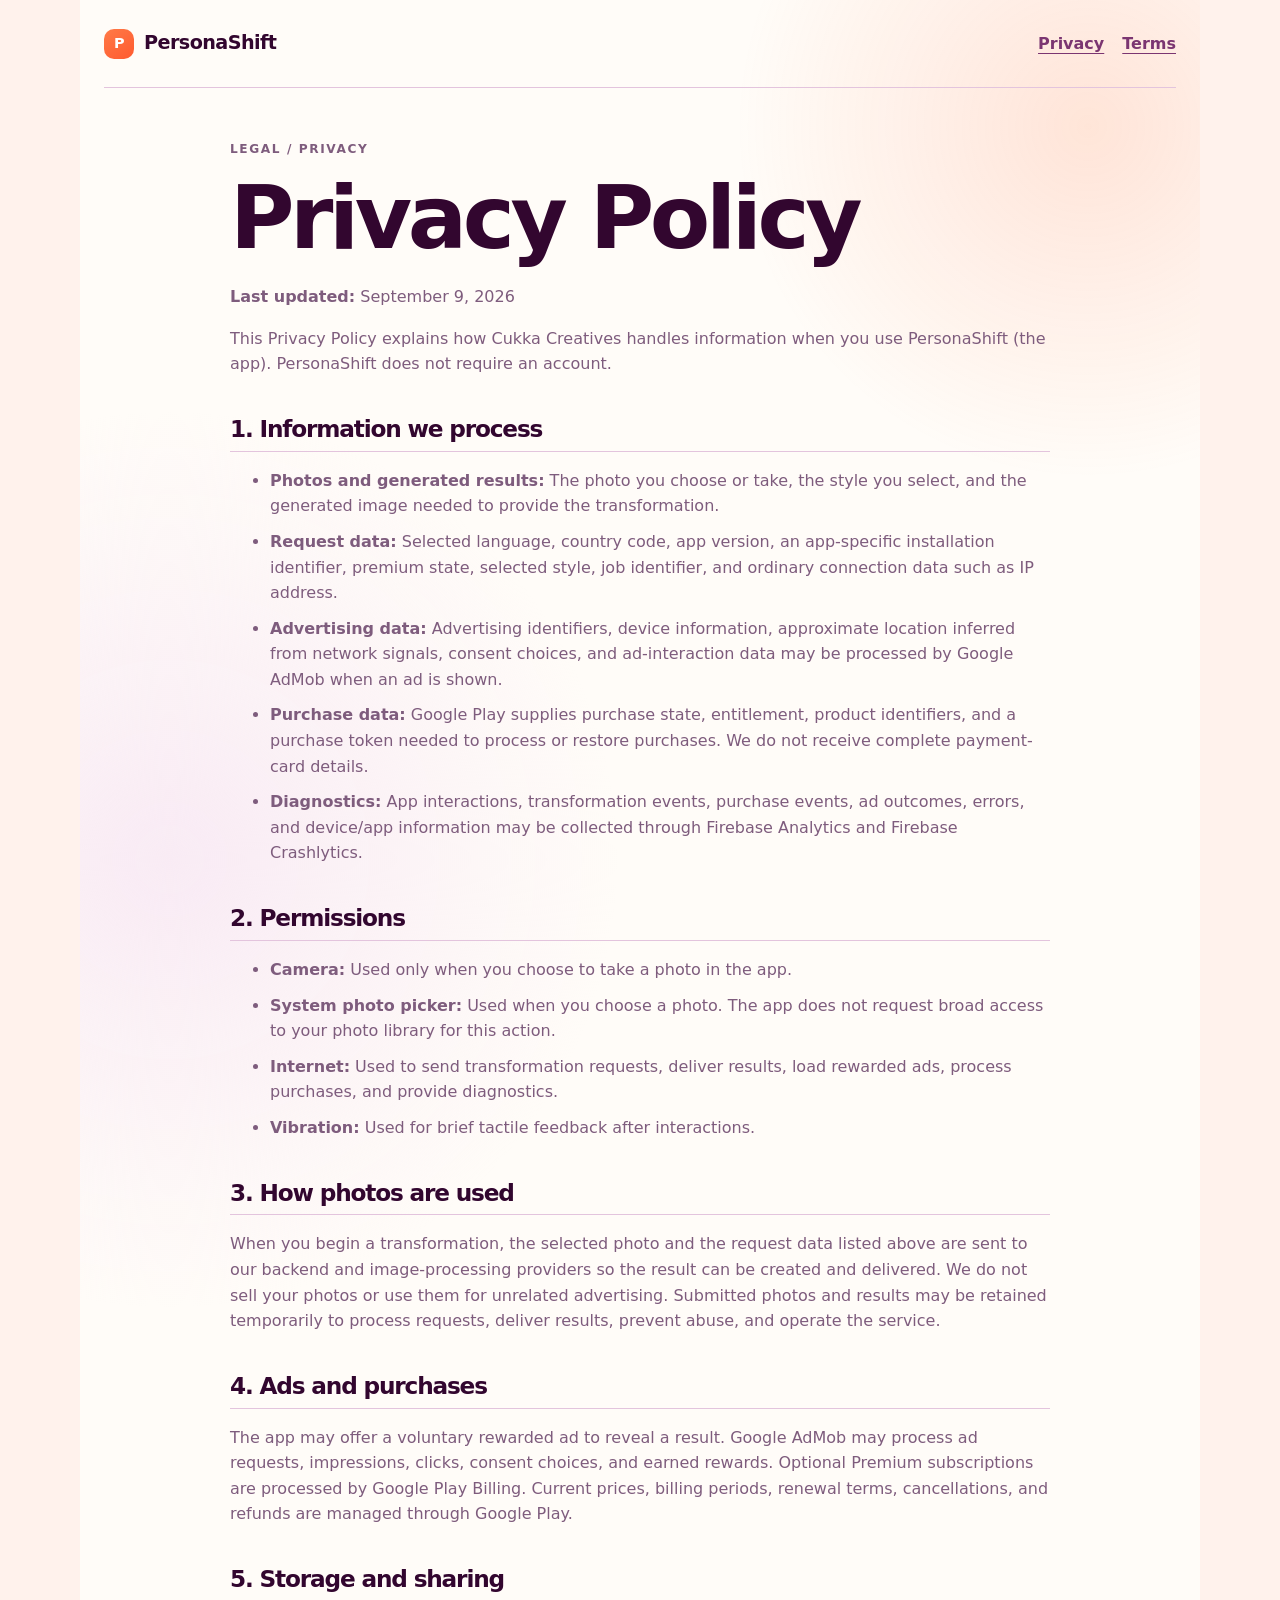
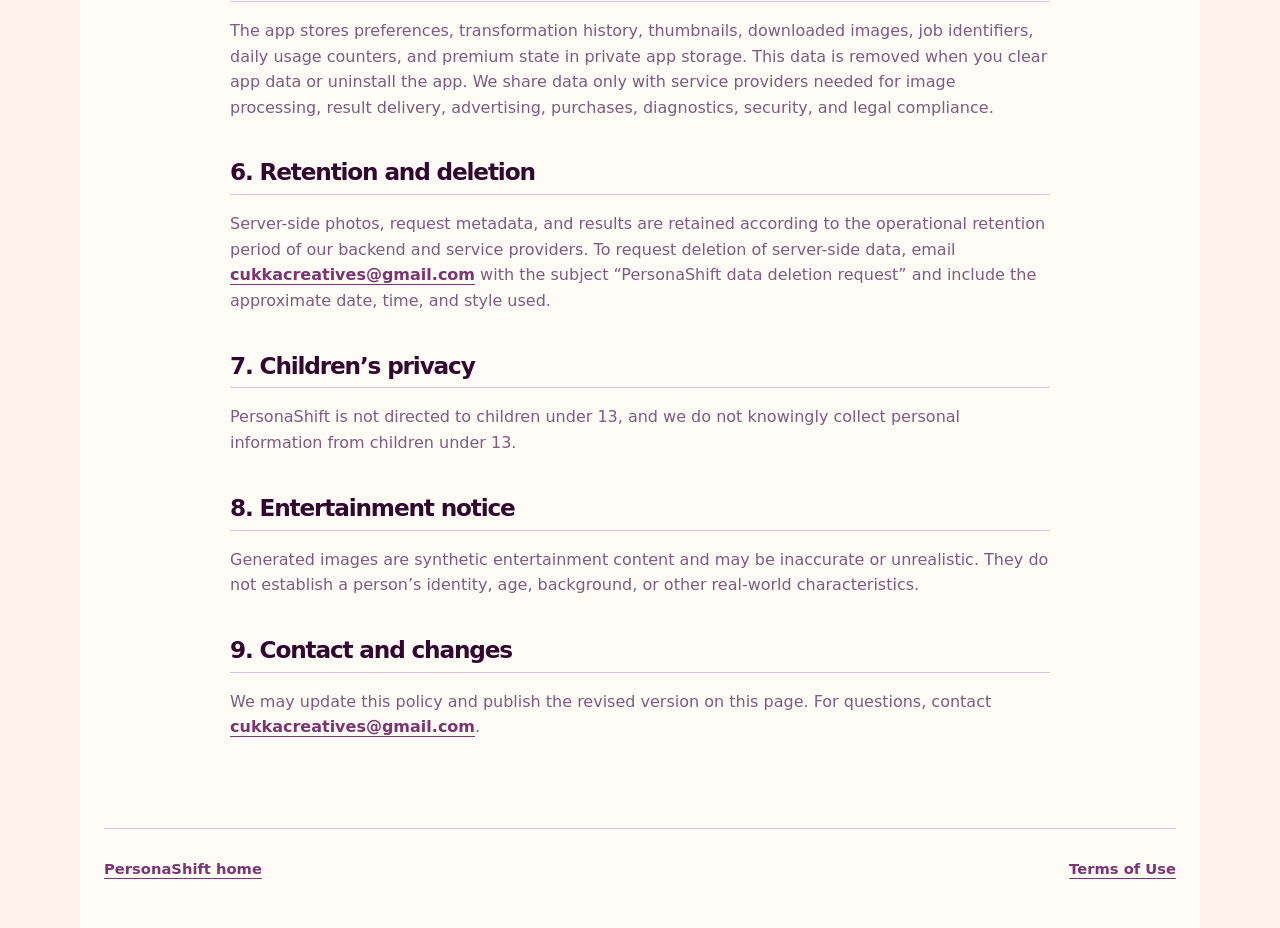
==== privacy-policy.html @ ef97b441 "Add files via upload" ====
<!doctype html>
<html lang="en"><head><meta charset="utf-8" /><meta name="viewport" content="width=device-width, initial-scale=1" /><meta name="description" content="PersonaShift privacy policy." /><title>PersonaShift — Privacy Policy</title><link rel="stylesheet" href="./styles.css" /></head><body>
<header class="site-header"><a class="brand" href="./" aria-label="PersonaShift home"><span class="brand-mark" aria-hidden="true">P</span>PersonaShift</a><nav aria-label="Legal"><a aria-current="page" href="./privacy-policy.html">Privacy</a><a href="./terms-of-use.html">Terms</a></nav></header>
<main class="legal"><p class="eyebrow">LEGAL / PRIVACY</p><h1>Privacy Policy</h1><p><strong>Last updated:</strong> September 9, 2026</p><p>This Privacy Policy explains how Cukka Creatives handles information when you use PersonaShift (the app). PersonaShift does not require an account.</p>
<h2>1. Information we process</h2><ul><li><strong>Photos and generated results:</strong> The photo you choose or take, the style you select, and the generated image needed to provide the transformation.</li><li><strong>Request data:</strong> Selected language, country code, app version, an app-specific installation identifier, premium state, selected style, job identifier, and ordinary connection data such as IP address.</li><li><strong>Advertising data:</strong> Advertising identifiers, device information, approximate location inferred from network signals, consent choices, and ad-interaction data may be processed by Google AdMob when an ad is shown.</li><li><strong>Purchase data:</strong> Google Play supplies purchase state, entitlement, product identifiers, and a purchase token needed to process or restore purchases. We do not receive complete payment-card details.</li><li><strong>Diagnostics:</strong> App interactions, transformation events, purchase events, ad outcomes, errors, and device/app information may be collected through Firebase Analytics and Firebase Crashlytics.</li></ul>
<h2>2. Permissions</h2><ul><li><strong>Camera:</strong> Used only when you choose to take a photo in the app.</li><li><strong>System photo picker:</strong> Used when you choose a photo. The app does not request broad access to your photo library for this action.</li><li><strong>Internet:</strong> Used to send transformation requests, deliver results, load rewarded ads, process purchases, and provide diagnostics.</li><li><strong>Vibration:</strong> Used for brief tactile feedback after interactions.</li></ul>
<h2>3. How photos are used</h2><p>When you begin a transformation, the selected photo and the request data listed above are sent to our backend and image-processing providers so the result can be created and delivered. We do not sell your photos or use them for unrelated advertising. Submitted photos and results may be retained temporarily to process requests, deliver results, prevent abuse, and operate the service.</p>
<h2>4. Ads and purchases</h2><p>The app may offer a voluntary rewarded ad to reveal a result. Google AdMob may process ad requests, impressions, clicks, consent choices, and earned rewards. Optional Premium subscriptions are processed by Google Play Billing. Current prices, billing periods, renewal terms, cancellations, and refunds are managed through Google Play.</p>
<h2>5. Storage and sharing</h2><p>The app stores preferences, transformation history, thumbnails, downloaded images, job identifiers, daily usage counters, and premium state in private app storage. This data is removed when you clear app data or uninstall the app. We share data only with service providers needed for image processing, result delivery, advertising, purchases, diagnostics, security, and legal compliance.</p>
<h2>6. Retention and deletion</h2><p>Server-side photos, request metadata, and results are retained according to the operational retention period of our backend and service providers. To request deletion of server-side data, email <a href="mailto:cukkacreatives@gmail.com">cukkacreatives@gmail.com</a> with the subject “PersonaShift data deletion request” and include the approximate date, time, and style used.</p>
<h2>7. Children’s privacy</h2><p>PersonaShift is not directed to children under 13, and we do not knowingly collect personal information from children under 13.</p>
<h2>8. Entertainment notice</h2><p>Generated images are synthetic entertainment content and may be inaccurate or unrealistic. They do not establish a person’s identity, age, background, or other real-world characteristics.</p>
<h2>9. Contact and changes</h2><p>We may update this policy and publish the revised version on this page. For questions, contact <a href="mailto:cukkacreatives@gmail.com">cukkacreatives@gmail.com</a>.</p></main>
<footer><a href="./">PersonaShift home</a><a href="./terms-of-use.html">Terms of Use</a></footer></body></html>
---- styles.css ----
:root { color-scheme: light; --background: #fffcf8; --background-deep: #fff2ec; --ink: #32062f; --muted: #7e5c7d; --coral: #ff5a2f; --orange: #ff7a47; --plum: #7b3571; --line: #e3c4dd; --radius-card: 24px; --radius-button: 12px; --content-width: 1120px; }
* { box-sizing: border-box; } html { background: var(--background-deep); scroll-behavior: smooth; } body { max-width: var(--content-width); min-height: 100vh; margin: 0 auto; padding: 0 24px; color: var(--ink); background: radial-gradient(circle at 90% 5%, rgb(255 122 71 / 18%), transparent 22rem), radial-gradient(circle at 8% 34%, rgb(248 233 244 / 90%), transparent 28rem), var(--background); font-family: Inter, ui-sans-serif, system-ui, -apple-system, BlinkMacSystemFont, "Segoe UI", sans-serif; line-height: 1.6; }
a { color: var(--plum); font-weight: 750; text-underline-offset: 4px; } a:focus-visible, .button:focus-visible { outline: 3px solid var(--coral); outline-offset: 4px; } .site-header, footer { display: flex; align-items: center; justify-content: space-between; gap: 24px; } .site-header { min-height: 88px; border-bottom: 1px solid var(--line); } .brand { display: inline-flex; align-items: center; gap: 10px; color: var(--ink); font-size: 1.2rem; font-weight: 850; letter-spacing: -.03em; text-decoration: none; } .brand-mark { display: grid; width: 30px; height: 30px; place-items: center; border-radius: 10px; color: white; background: linear-gradient(145deg, var(--orange), var(--coral)); font-size: .9rem; } nav, footer div { display: flex; flex-wrap: wrap; gap: 18px; } main { padding: 52px 0 64px; }
.hero, .notice, .style-card, .steps { border: 1px solid var(--line); border-radius: var(--radius-card); background: rgb(255 255 255 / 80%); box-shadow: 0 18px 45px rgb(83 25 72 / 8%); } .hero { display: grid; grid-template-columns: minmax(0, 1.2fr) minmax(260px, .8fr); align-items: center; gap: 40px; min-height: 470px; padding: clamp(32px, 7vw, 76px); overflow: hidden; background: linear-gradient(135deg, #fff 0%, #fff8f7 55%, #f8e9f4 100%); } .eyebrow { margin: 0 0 14px; color: var(--coral); font-size: .76rem; font-weight: 850; letter-spacing: .13em; } h1, h2, h3 { margin: 0; line-height: 1.03; letter-spacing: -.05em; } h1 { font-size: clamp(3.2rem, 8vw, 6.8rem); } h1 span { color: var(--coral); } .lede { max-width: 560px; margin: 24px 0 28px; color: var(--muted); font-size: clamp(1.08rem, 2vw, 1.28rem); } .button { display: inline-block; padding: 14px 21px; border: 1px solid #e95432; border-radius: var(--radius-button); color: white; background: linear-gradient(110deg, var(--orange), var(--coral)); box-shadow: 0 10px 20px rgb(255 90 47 / 24%); text-decoration: none; } .button:hover { filter: brightness(1.05); transform: translateY(-1px); }
.hero-orbit { position: relative; width: min(100%, 320px); aspect-ratio: 1; margin: auto; border: 1px solid rgb(123 53 113 / 24%); border-radius: 50%; background: radial-gradient(circle, #fff 0 35%, transparent 36%), conic-gradient(from 25deg, #f8e9f4, #ffdecf, #fff4ee, #f8e9f4); } .hero-orbit::before, .hero-orbit::after { position: absolute; inset: 15%; border: 1px solid rgb(123 53 113 / 18%); border-radius: 50%; content: ""; } .hero-orbit::after { inset: 32%; border-color: rgb(255 90 47 / 35%); } .orbit-card, .orbit-core { position: absolute; display: grid; place-items: center; border-radius: 12px; font-size: .72rem; font-weight: 850; letter-spacing: .08em; box-shadow: 0 8px 20px rgb(83 25 72 / 12%); } .orbit-card { width: 82px; height: 48px; border: 1px solid var(--line); background: white; } .orbit-card-one { top: 5%; left: 1%; color: var(--coral); transform: rotate(-10deg); } .orbit-card-two { right: -4%; bottom: 23%; color: var(--plum); transform: rotate(8deg); } .orbit-card-three { bottom: -2%; left: 25%; color: white; background: var(--plum); transform: rotate(-4deg); } .orbit-core { inset: 39%; color: var(--ink); background: white; }
.intro { max-width: 800px; margin: 74px auto; text-align: center; } .intro p:last-child { margin: 0; font-size: clamp(1.35rem, 3vw, 2rem); font-weight: 650; letter-spacing: -.035em; line-height: 1.28; } .section-heading h2, .notice h2 { font-size: clamp(2rem, 4vw, 3.2rem); } .styles { scroll-margin-top: 28px; } .style-grid { display: grid; grid-template-columns: repeat(4, 1fr); gap: 14px; margin-top: 26px; } .style-card { min-height: 230px; padding: 24px; } .style-card span { color: var(--muted); font-size: .72rem; font-weight: 800; letter-spacing: .1em; } .style-card h3 { margin-top: 42px; font-size: clamp(2rem, 4vw, 3rem); } .style-card p { margin: 10px 0 0; color: var(--muted); } .seventies { background: linear-gradient(150deg, #fff4d2, #fff 72%); border-color: #f2d58a; } .eighties { background: linear-gradient(150deg, #ffe1f1, #fff 72%); border-color: #f0a9d1; } .y2k { background: linear-gradient(150deg, #e8efff, #fff 72%); border-color: #b6c8f5; } .fantasy { color: white; background: linear-gradient(150deg, #572153, #8b4e85); border-color: #6e396b; } .fantasy span, .fantasy p { color: #f9d9ee; } .section-note { margin: 18px 0 0; color: var(--muted); }
.steps { margin-top: 32px; padding: clamp(28px, 5vw, 52px); background: linear-gradient(135deg, #fff, #fff7f3); } .steps ol { display: grid; grid-template-columns: repeat(3, 1fr); gap: 24px; margin: 36px 0 0; padding: 0; list-style: none; } .steps li { padding-top: 18px; border-top: 2px solid var(--line); } .steps li span { display: block; margin-bottom: 28px; color: var(--coral); font-weight: 850; letter-spacing: .1em; } .steps strong { font-size: 1.15rem; } .steps p { margin: 7px 0 0; color: var(--muted); } .notice { margin-top: 32px; padding: clamp(30px, 5vw, 52px); background: linear-gradient(120deg, #fff3ee, #f8e9f4); } .notice p:last-child { max-width: 820px; margin: 18px 0 0; color: var(--muted); font-size: 1.05rem; }
.legal { max-width: 820px; margin: 0 auto; padding: 52px 0 72px; } .legal h1 { margin-bottom: 20px; font-size: clamp(3rem, 8vw, 5.5rem); } .legal h2 { margin-top: 40px; padding-bottom: 10px; border-bottom: 1px solid var(--line); font-size: 1.45rem; } .legal p, .legal li { color: var(--muted); } .legal li + li { margin-top: 10px; } footer { padding: 28px 0 48px; border-top: 1px solid var(--line); color: var(--muted); font-size: .92rem; } footer p { margin: 0; } @media (max-width: 760px) { body { padding: 0 16px; } .site-header, footer { align-items: flex-start; flex-direction: column; padding: 20px 0; } main { padding: 32px 0 48px; } .hero { grid-template-columns: 1fr; min-height: 0; } .hero-orbit { width: min(100%, 280px); } .style-grid, .steps ol { grid-template-columns: 1fr; } .style-card { min-height: 180px; } .style-card h3 { margin-top: 22px; } .intro { margin: 54px auto; } }
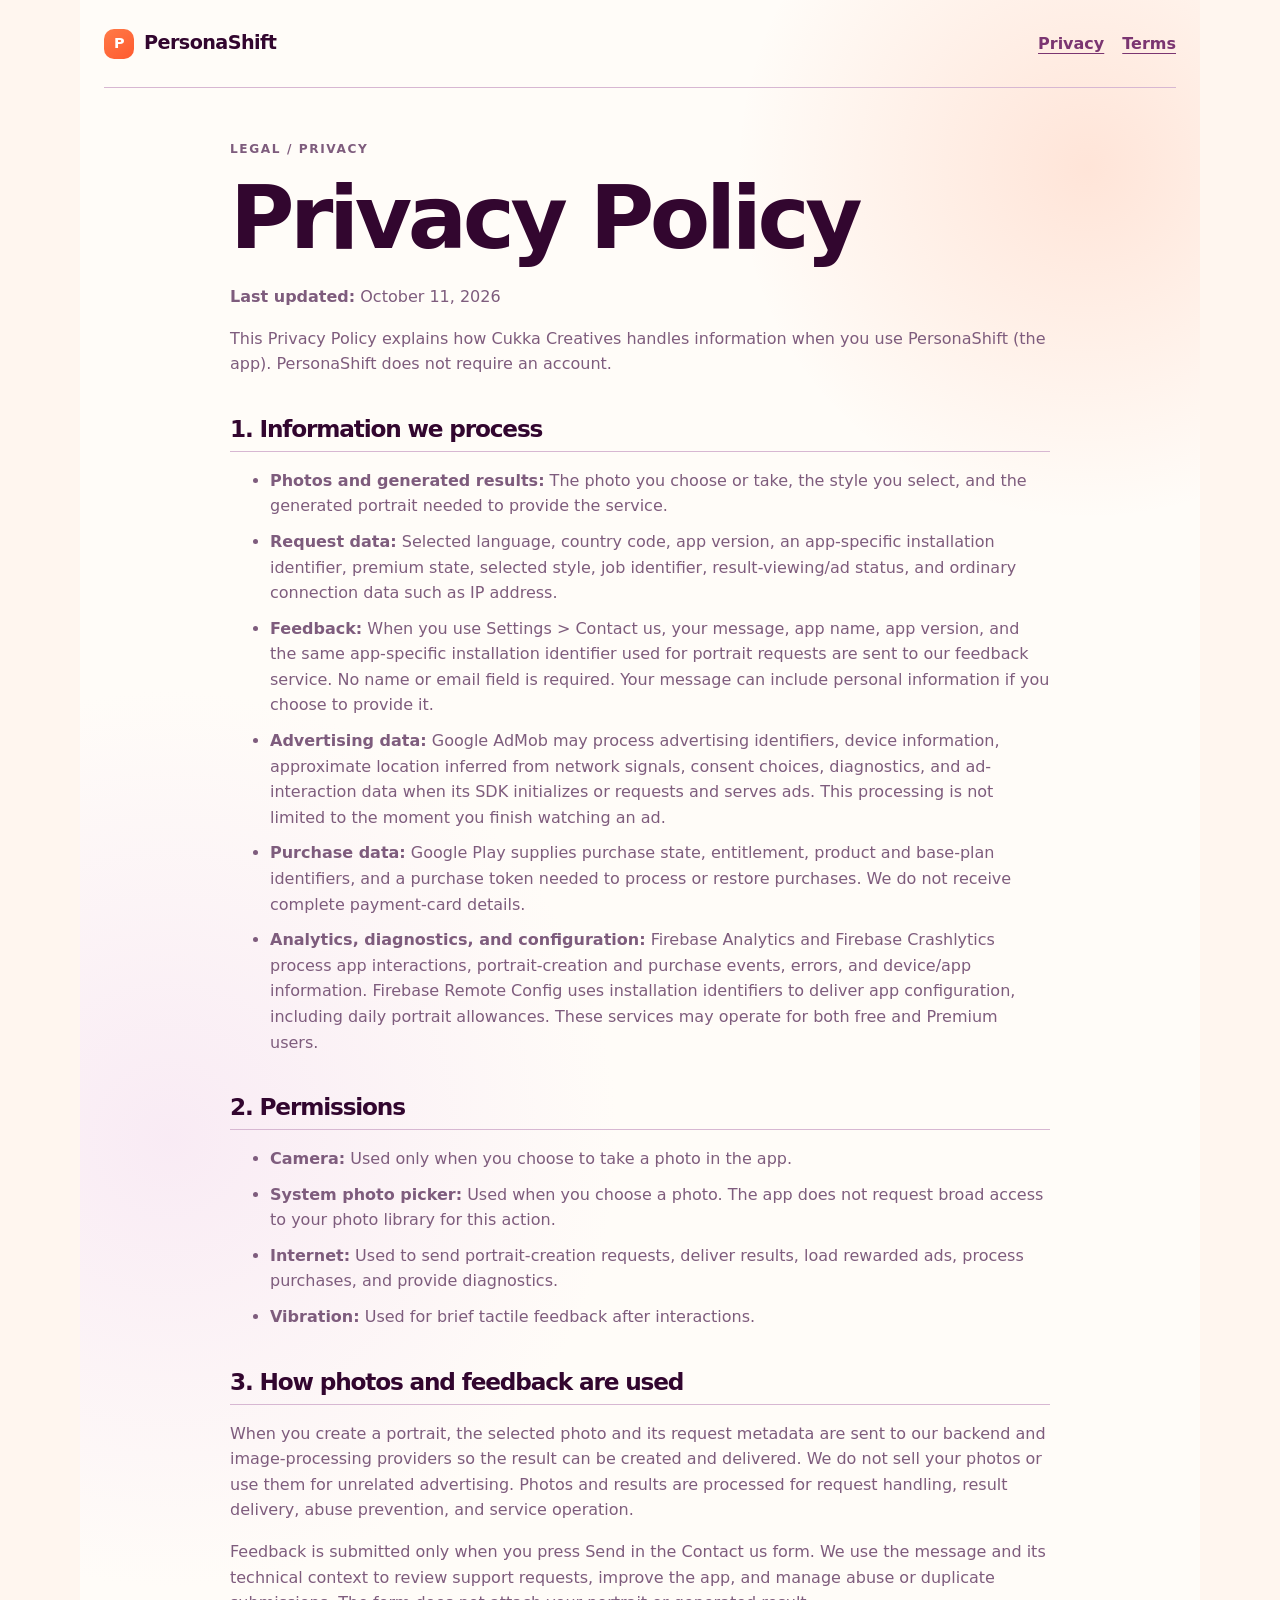
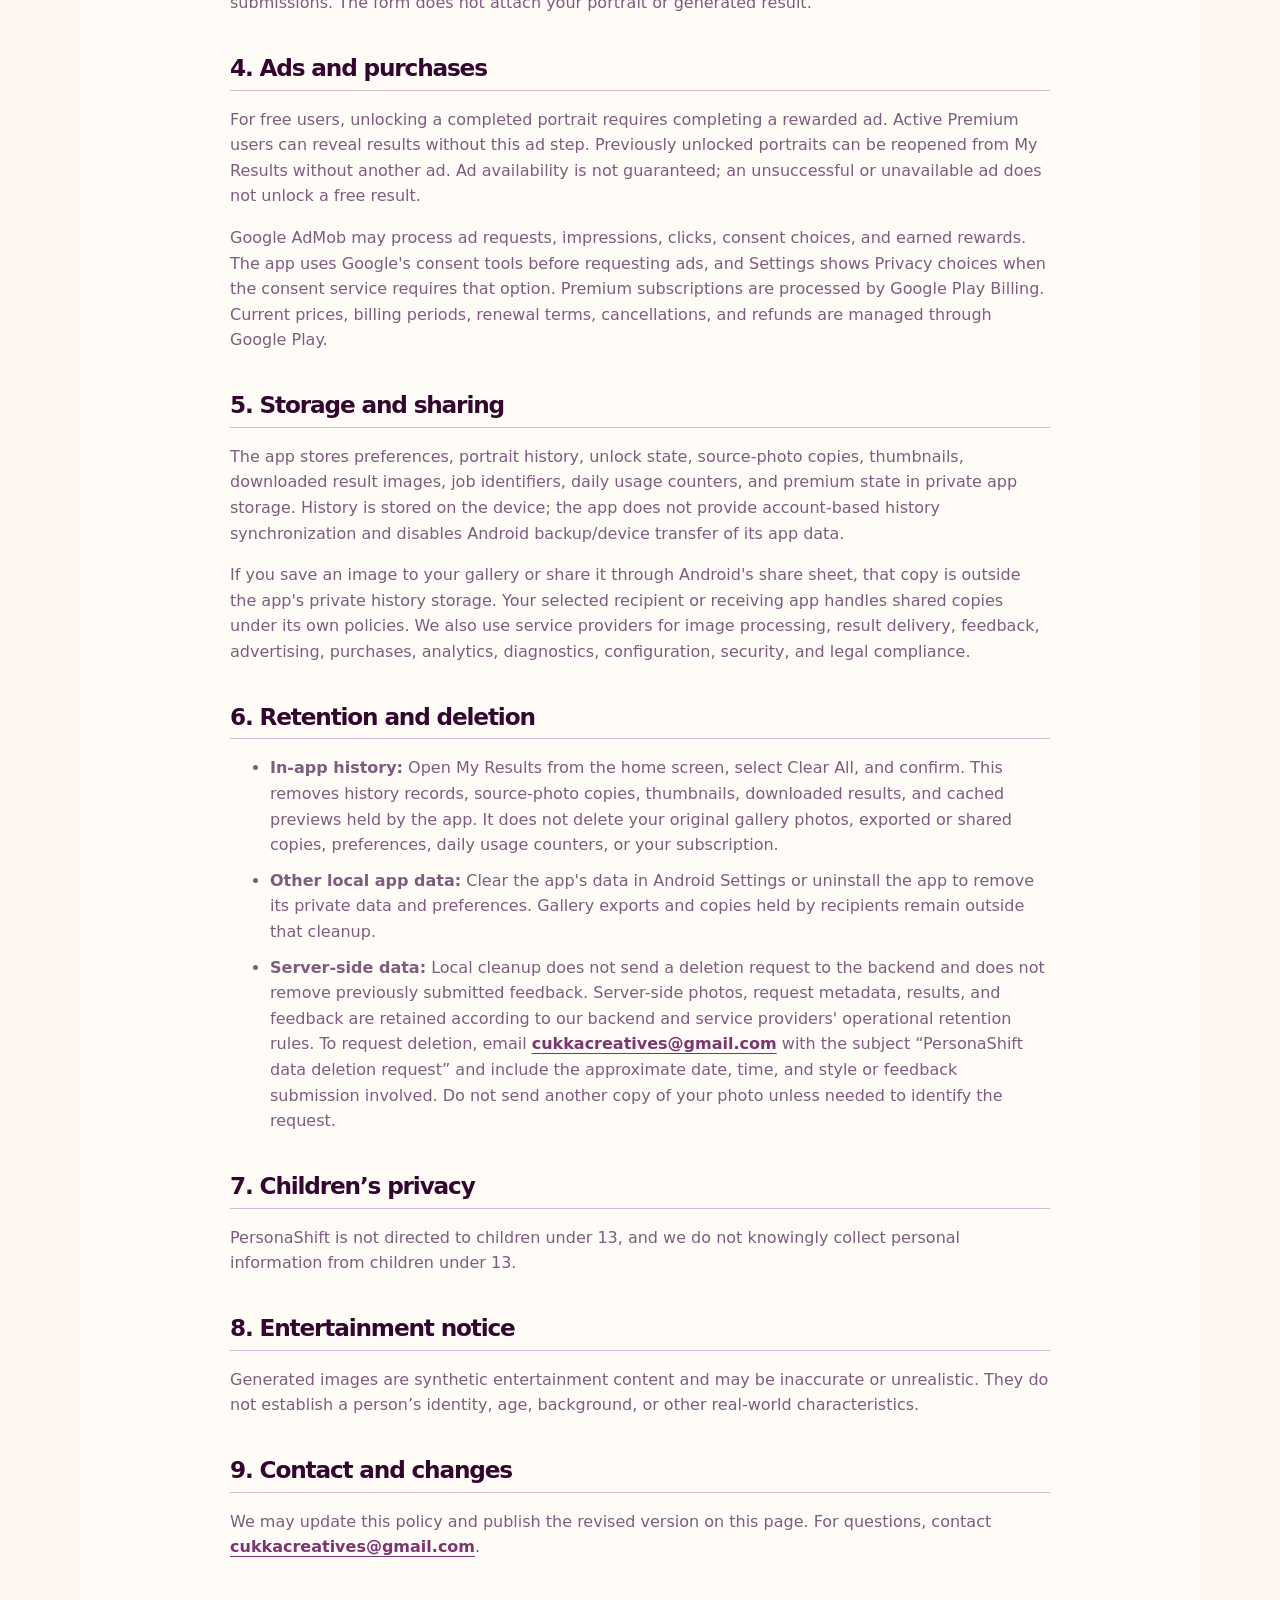
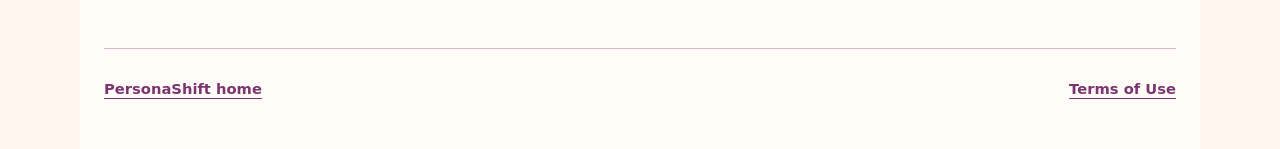
==== commit 34fb39ab: "Add files via upload" ====
--- a/privacy-policy.html
+++ b/privacy-policy.html
@@ -1,13 +1,26 @@
 <!doctype html>
 <html lang="en"><head><meta charset="utf-8" /><meta name="viewport" content="width=device-width, initial-scale=1" /><meta name="description" content="PersonaShift privacy policy." /><title>PersonaShift — Privacy Policy</title><link rel="stylesheet" href="./styles.css" /></head><body>
 <header class="site-header"><a class="brand" href="./" aria-label="PersonaShift home"><span class="brand-mark" aria-hidden="true">P</span>PersonaShift</a><nav aria-label="Legal"><a aria-current="page" href="./privacy-policy.html">Privacy</a><a href="./terms-of-use.html">Terms</a></nav></header>
-<main class="legal"><p class="eyebrow">LEGAL / PRIVACY</p><h1>Privacy Policy</h1><p><strong>Last updated:</strong> September 9, 2026</p><p>This Privacy Policy explains how Cukka Creatives handles information when you use PersonaShift (the app). PersonaShift does not require an account.</p>
-<h2>1. Information we process</h2><ul><li><strong>Photos and generated results:</strong> The photo you choose or take, the style you select, and the generated image needed to provide the transformation.</li><li><strong>Request data:</strong> Selected language, country code, app version, an app-specific installation identifier, premium state, selected style, job identifier, and ordinary connection data such as IP address.</li><li><strong>Advertising data:</strong> Advertising identifiers, device information, approximate location inferred from network signals, consent choices, and ad-interaction data may be processed by Google AdMob when an ad is shown.</li><li><strong>Purchase data:</strong> Google Play supplies purchase state, entitlement, product identifiers, and a purchase token needed to process or restore purchases. We do not receive complete payment-card details.</li><li><strong>Diagnostics:</strong> App interactions, transformation events, purchase events, ad outcomes, errors, and device/app information may be collected through Firebase Analytics and Firebase Crashlytics.</li></ul>
-<h2>2. Permissions</h2><ul><li><strong>Camera:</strong> Used only when you choose to take a photo in the app.</li><li><strong>System photo picker:</strong> Used when you choose a photo. The app does not request broad access to your photo library for this action.</li><li><strong>Internet:</strong> Used to send transformation requests, deliver results, load rewarded ads, process purchases, and provide diagnostics.</li><li><strong>Vibration:</strong> Used for brief tactile feedback after interactions.</li></ul>
-<h2>3. How photos are used</h2><p>When you begin a transformation, the selected photo and the request data listed above are sent to our backend and image-processing providers so the result can be created and delivered. We do not sell your photos or use them for unrelated advertising. Submitted photos and results may be retained temporarily to process requests, deliver results, prevent abuse, and operate the service.</p>
-<h2>4. Ads and purchases</h2><p>The app may offer a voluntary rewarded ad to reveal a result. Google AdMob may process ad requests, impressions, clicks, consent choices, and earned rewards. Optional Premium subscriptions are processed by Google Play Billing. Current prices, billing periods, renewal terms, cancellations, and refunds are managed through Google Play.</p>
-<h2>5. Storage and sharing</h2><p>The app stores preferences, transformation history, thumbnails, downloaded images, job identifiers, daily usage counters, and premium state in private app storage. This data is removed when you clear app data or uninstall the app. We share data only with service providers needed for image processing, result delivery, advertising, purchases, diagnostics, security, and legal compliance.</p>
-<h2>6. Retention and deletion</h2><p>Server-side photos, request metadata, and results are retained according to the operational retention period of our backend and service providers. To request deletion of server-side data, email <a href="mailto:cukkacreatives@gmail.com">cukkacreatives@gmail.com</a> with the subject “PersonaShift data deletion request” and include the approximate date, time, and style used.</p>
+<main class="legal"><p class="eyebrow">LEGAL / PRIVACY</p><h1>Privacy Policy</h1><p><strong>Last updated:</strong> October 11, 2026</p><p>This Privacy Policy explains how Cukka Creatives handles information when you use PersonaShift (the app). PersonaShift does not require an account.</p>
+<h2>1. Information we process</h2>
+<ul>
+  <li><strong>Photos and generated results:</strong> The photo you choose or take, the style you select, and the generated portrait needed to provide the service.</li>
+  <li><strong>Request data:</strong> Selected language, country code, app version, an app-specific installation identifier, premium state, selected style, job identifier, result-viewing/ad status, and ordinary connection data such as IP address.</li>
+  <li><strong>Feedback:</strong> When you use Settings &gt; Contact us, your message, app name, app version, and the same app-specific installation identifier used for portrait requests are sent to our feedback service. No name or email field is required. Your message can include personal information if you choose to provide it.</li>
+  <li><strong>Advertising data:</strong> Google AdMob may process advertising identifiers, device information, approximate location inferred from network signals, consent choices, diagnostics, and ad-interaction data when its SDK initializes or requests and serves ads. This processing is not limited to the moment you finish watching an ad.</li>
+  <li><strong>Purchase data:</strong> Google Play supplies purchase state, entitlement, product and base-plan identifiers, and a purchase token needed to process or restore purchases. We do not receive complete payment-card details.</li>
+  <li><strong>Analytics, diagnostics, and configuration:</strong> Firebase Analytics and Firebase Crashlytics process app interactions, portrait-creation and purchase events, errors, and device/app information. Firebase Remote Config uses installation identifiers to deliver app configuration, including daily portrait allowances. These services may operate for both free and Premium users.</li>
+</ul>
+<h2>2. Permissions</h2><ul><li><strong>Camera:</strong> Used only when you choose to take a photo in the app.</li><li><strong>System photo picker:</strong> Used when you choose a photo. The app does not request broad access to your photo library for this action.</li><li><strong>Internet:</strong> Used to send portrait-creation requests, deliver results, load rewarded ads, process purchases, and provide diagnostics.</li><li><strong>Vibration:</strong> Used for brief tactile feedback after interactions.</li></ul>
+<h2>3. How photos and feedback are used</h2><p>When you create a portrait, the selected photo and its request metadata are sent to our backend and image-processing providers so the result can be created and delivered. We do not sell your photos or use them for unrelated advertising. Photos and results are processed for request handling, result delivery, abuse prevention, and service operation.</p><p>Feedback is submitted only when you press Send in the Contact us form. We use the message and its technical context to review support requests, improve the app, and manage abuse or duplicate submissions. The form does not attach your portrait or generated result.</p>
+<h2>4. Ads and purchases</h2><p>For free users, unlocking a completed portrait requires completing a rewarded ad. Active Premium users can reveal results without this ad step. Previously unlocked portraits can be reopened from My Results without another ad. Ad availability is not guaranteed; an unsuccessful or unavailable ad does not unlock a free result.</p><p>Google AdMob may process ad requests, impressions, clicks, consent choices, and earned rewards. The app uses Google's consent tools before requesting ads, and Settings shows Privacy choices when the consent service requires that option. Premium subscriptions are processed by Google Play Billing. Current prices, billing periods, renewal terms, cancellations, and refunds are managed through Google Play.</p>
+<h2>5. Storage and sharing</h2><p>The app stores preferences, portrait history, unlock state, source-photo copies, thumbnails, downloaded result images, job identifiers, daily usage counters, and premium state in private app storage. History is stored on the device; the app does not provide account-based history synchronization and disables Android backup/device transfer of its app data.</p><p>If you save an image to your gallery or share it through Android's share sheet, that copy is outside the app's private history storage. Your selected recipient or receiving app handles shared copies under its own policies. We also use service providers for image processing, result delivery, feedback, advertising, purchases, analytics, diagnostics, configuration, security, and legal compliance.</p>
+<h2>6. Retention and deletion</h2>
+<ul>
+  <li><strong>In-app history:</strong> Open My Results from the home screen, select Clear All, and confirm. This removes history records, source-photo copies, thumbnails, downloaded results, and cached previews held by the app. It does not delete your original gallery photos, exported or shared copies, preferences, daily usage counters, or your subscription.</li>
+  <li><strong>Other local app data:</strong> Clear the app's data in Android Settings or uninstall the app to remove its private data and preferences. Gallery exports and copies held by recipients remain outside that cleanup.</li>
+  <li><strong>Server-side data:</strong> Local cleanup does not send a deletion request to the backend and does not remove previously submitted feedback. Server-side photos, request metadata, results, and feedback are retained according to our backend and service providers' operational retention rules. To request deletion, email <a href="mailto:cukkacreatives@gmail.com">cukkacreatives@gmail.com</a> with the subject “PersonaShift data deletion request” and include the approximate date, time, and style or feedback submission involved. Do not send another copy of your photo unless needed to identify the request.</li>
+</ul>
 <h2>7. Children’s privacy</h2><p>PersonaShift is not directed to children under 13, and we do not knowingly collect personal information from children under 13.</p>
 <h2>8. Entertainment notice</h2><p>Generated images are synthetic entertainment content and may be inaccurate or unrealistic. They do not establish a person’s identity, age, background, or other real-world characteristics.</p>
 <h2>9. Contact and changes</h2><p>We may update this policy and publish the revised version on this page. For questions, contact <a href="mailto:cukkacreatives@gmail.com">cukkacreatives@gmail.com</a>.</p></main>
--- a/styles.css
+++ b/styles.css
@@ -1,8 +1,12 @@
-:root { color-scheme: light; --background: #fffcf8; --background-deep: #fff2ec; --ink: #32062f; --muted: #7e5c7d; --coral: #ff5a2f; --orange: #ff7a47; --plum: #7b3571; --line: #e3c4dd; --radius-card: 24px; --radius-button: 12px; --content-width: 1120px; }
+:root { color-scheme: light; --background: #fffcf8; --background-deep: #fff6ef; --ink: #32062f; --muted: #7e5c7d; --coral: #ff5a2f; --orange: #ff7a47; --plum: #7b3571; --line: #d7b7d2; --radius-card: 24px; --radius-button: 12px; --content-width: 1120px; }
 * { box-sizing: border-box; } html { background: var(--background-deep); scroll-behavior: smooth; } body { max-width: var(--content-width); min-height: 100vh; margin: 0 auto; padding: 0 24px; color: var(--ink); background: radial-gradient(circle at 90% 5%, rgb(255 122 71 / 18%), transparent 22rem), radial-gradient(circle at 8% 34%, rgb(248 233 244 / 90%), transparent 28rem), var(--background); font-family: Inter, ui-sans-serif, system-ui, -apple-system, BlinkMacSystemFont, "Segoe UI", sans-serif; line-height: 1.6; }
 a { color: var(--plum); font-weight: 750; text-underline-offset: 4px; } a:focus-visible, .button:focus-visible { outline: 3px solid var(--coral); outline-offset: 4px; } .site-header, footer { display: flex; align-items: center; justify-content: space-between; gap: 24px; } .site-header { min-height: 88px; border-bottom: 1px solid var(--line); } .brand { display: inline-flex; align-items: center; gap: 10px; color: var(--ink); font-size: 1.2rem; font-weight: 850; letter-spacing: -.03em; text-decoration: none; } .brand-mark { display: grid; width: 30px; height: 30px; place-items: center; border-radius: 10px; color: white; background: linear-gradient(145deg, var(--orange), var(--coral)); font-size: .9rem; } nav, footer div { display: flex; flex-wrap: wrap; gap: 18px; } main { padding: 52px 0 64px; }
 .hero, .notice, .style-card, .steps { border: 1px solid var(--line); border-radius: var(--radius-card); background: rgb(255 255 255 / 80%); box-shadow: 0 18px 45px rgb(83 25 72 / 8%); } .hero { display: grid; grid-template-columns: minmax(0, 1.2fr) minmax(260px, .8fr); align-items: center; gap: 40px; min-height: 470px; padding: clamp(32px, 7vw, 76px); overflow: hidden; background: linear-gradient(135deg, #fff 0%, #fff8f7 55%, #f8e9f4 100%); } .eyebrow { margin: 0 0 14px; color: var(--coral); font-size: .76rem; font-weight: 850; letter-spacing: .13em; } h1, h2, h3 { margin: 0; line-height: 1.03; letter-spacing: -.05em; } h1 { font-size: clamp(3.2rem, 8vw, 6.8rem); } h1 span { color: var(--coral); } .lede { max-width: 560px; margin: 24px 0 28px; color: var(--muted); font-size: clamp(1.08rem, 2vw, 1.28rem); } .button { display: inline-block; padding: 14px 21px; border: 1px solid #e95432; border-radius: var(--radius-button); color: white; background: linear-gradient(110deg, var(--orange), var(--coral)); box-shadow: 0 10px 20px rgb(255 90 47 / 24%); text-decoration: none; } .button:hover { filter: brightness(1.05); transform: translateY(-1px); }
 .hero-orbit { position: relative; width: min(100%, 320px); aspect-ratio: 1; margin: auto; border: 1px solid rgb(123 53 113 / 24%); border-radius: 50%; background: radial-gradient(circle, #fff 0 35%, transparent 36%), conic-gradient(from 25deg, #f8e9f4, #ffdecf, #fff4ee, #f8e9f4); } .hero-orbit::before, .hero-orbit::after { position: absolute; inset: 15%; border: 1px solid rgb(123 53 113 / 18%); border-radius: 50%; content: ""; } .hero-orbit::after { inset: 32%; border-color: rgb(255 90 47 / 35%); } .orbit-card, .orbit-core { position: absolute; display: grid; place-items: center; border-radius: 12px; font-size: .72rem; font-weight: 850; letter-spacing: .08em; box-shadow: 0 8px 20px rgb(83 25 72 / 12%); } .orbit-card { width: 82px; height: 48px; border: 1px solid var(--line); background: white; } .orbit-card-one { top: 5%; left: 1%; color: var(--coral); transform: rotate(-10deg); } .orbit-card-two { right: -4%; bottom: 23%; color: var(--plum); transform: rotate(8deg); } .orbit-card-three { bottom: -2%; left: 25%; color: white; background: var(--plum); transform: rotate(-4deg); } .orbit-core { inset: 39%; color: var(--ink); background: white; }
 .intro { max-width: 800px; margin: 74px auto; text-align: center; } .intro p:last-child { margin: 0; font-size: clamp(1.35rem, 3vw, 2rem); font-weight: 650; letter-spacing: -.035em; line-height: 1.28; } .section-heading h2, .notice h2 { font-size: clamp(2rem, 4vw, 3.2rem); } .styles { scroll-margin-top: 28px; } .style-grid { display: grid; grid-template-columns: repeat(4, 1fr); gap: 14px; margin-top: 26px; } .style-card { min-height: 230px; padding: 24px; } .style-card span { color: var(--muted); font-size: .72rem; font-weight: 800; letter-spacing: .1em; } .style-card h3 { margin-top: 42px; font-size: clamp(2rem, 4vw, 3rem); } .style-card p { margin: 10px 0 0; color: var(--muted); } .seventies { background: linear-gradient(150deg, #fff4d2, #fff 72%); border-color: #f2d58a; } .eighties { background: linear-gradient(150deg, #ffe1f1, #fff 72%); border-color: #f0a9d1; } .y2k { background: linear-gradient(150deg, #e8efff, #fff 72%); border-color: #b6c8f5; } .fantasy { color: white; background: linear-gradient(150deg, #572153, #8b4e85); border-color: #6e396b; } .fantasy span, .fantasy p { color: #f9d9ee; } .section-note { margin: 18px 0 0; color: var(--muted); }
 .steps { margin-top: 32px; padding: clamp(28px, 5vw, 52px); background: linear-gradient(135deg, #fff, #fff7f3); } .steps ol { display: grid; grid-template-columns: repeat(3, 1fr); gap: 24px; margin: 36px 0 0; padding: 0; list-style: none; } .steps li { padding-top: 18px; border-top: 2px solid var(--line); } .steps li span { display: block; margin-bottom: 28px; color: var(--coral); font-weight: 850; letter-spacing: .1em; } .steps strong { font-size: 1.15rem; } .steps p { margin: 7px 0 0; color: var(--muted); } .notice { margin-top: 32px; padding: clamp(30px, 5vw, 52px); background: linear-gradient(120deg, #fff3ee, #f8e9f4); } .notice p:last-child { max-width: 820px; margin: 18px 0 0; color: var(--muted); font-size: 1.05rem; }
+.historical { background: linear-gradient(150deg, #e6eef4, #fff 72%); border-color: #a4b5c6; }
+.catalog { margin-top: 24px; padding: 20px 24px; border-left: 3px solid var(--coral); border-radius: var(--radius-button); background: #f4e6f1; color: var(--muted); }
+.catalog p { margin: 0; } .catalog p + p { margin-top: 10px; } .catalog strong { color: var(--ink); }
+.notice p { max-width: 820px; margin: 18px 0 0; color: var(--muted); font-size: 1.05rem; } #results { scroll-margin-top: 28px; }
 .legal { max-width: 820px; margin: 0 auto; padding: 52px 0 72px; } .legal h1 { margin-bottom: 20px; font-size: clamp(3rem, 8vw, 5.5rem); } .legal h2 { margin-top: 40px; padding-bottom: 10px; border-bottom: 1px solid var(--line); font-size: 1.45rem; } .legal p, .legal li { color: var(--muted); } .legal li + li { margin-top: 10px; } footer { padding: 28px 0 48px; border-top: 1px solid var(--line); color: var(--muted); font-size: .92rem; } footer p { margin: 0; } @media (max-width: 760px) { body { padding: 0 16px; } .site-header, footer { align-items: flex-start; flex-direction: column; padding: 20px 0; } main { padding: 32px 0 48px; } .hero { grid-template-columns: 1fr; min-height: 0; } .hero-orbit { width: min(100%, 280px); } .style-grid, .steps ol { grid-template-columns: 1fr; } .style-card { min-height: 180px; } .style-card h3 { margin-top: 22px; } .intro { margin: 54px auto; } }
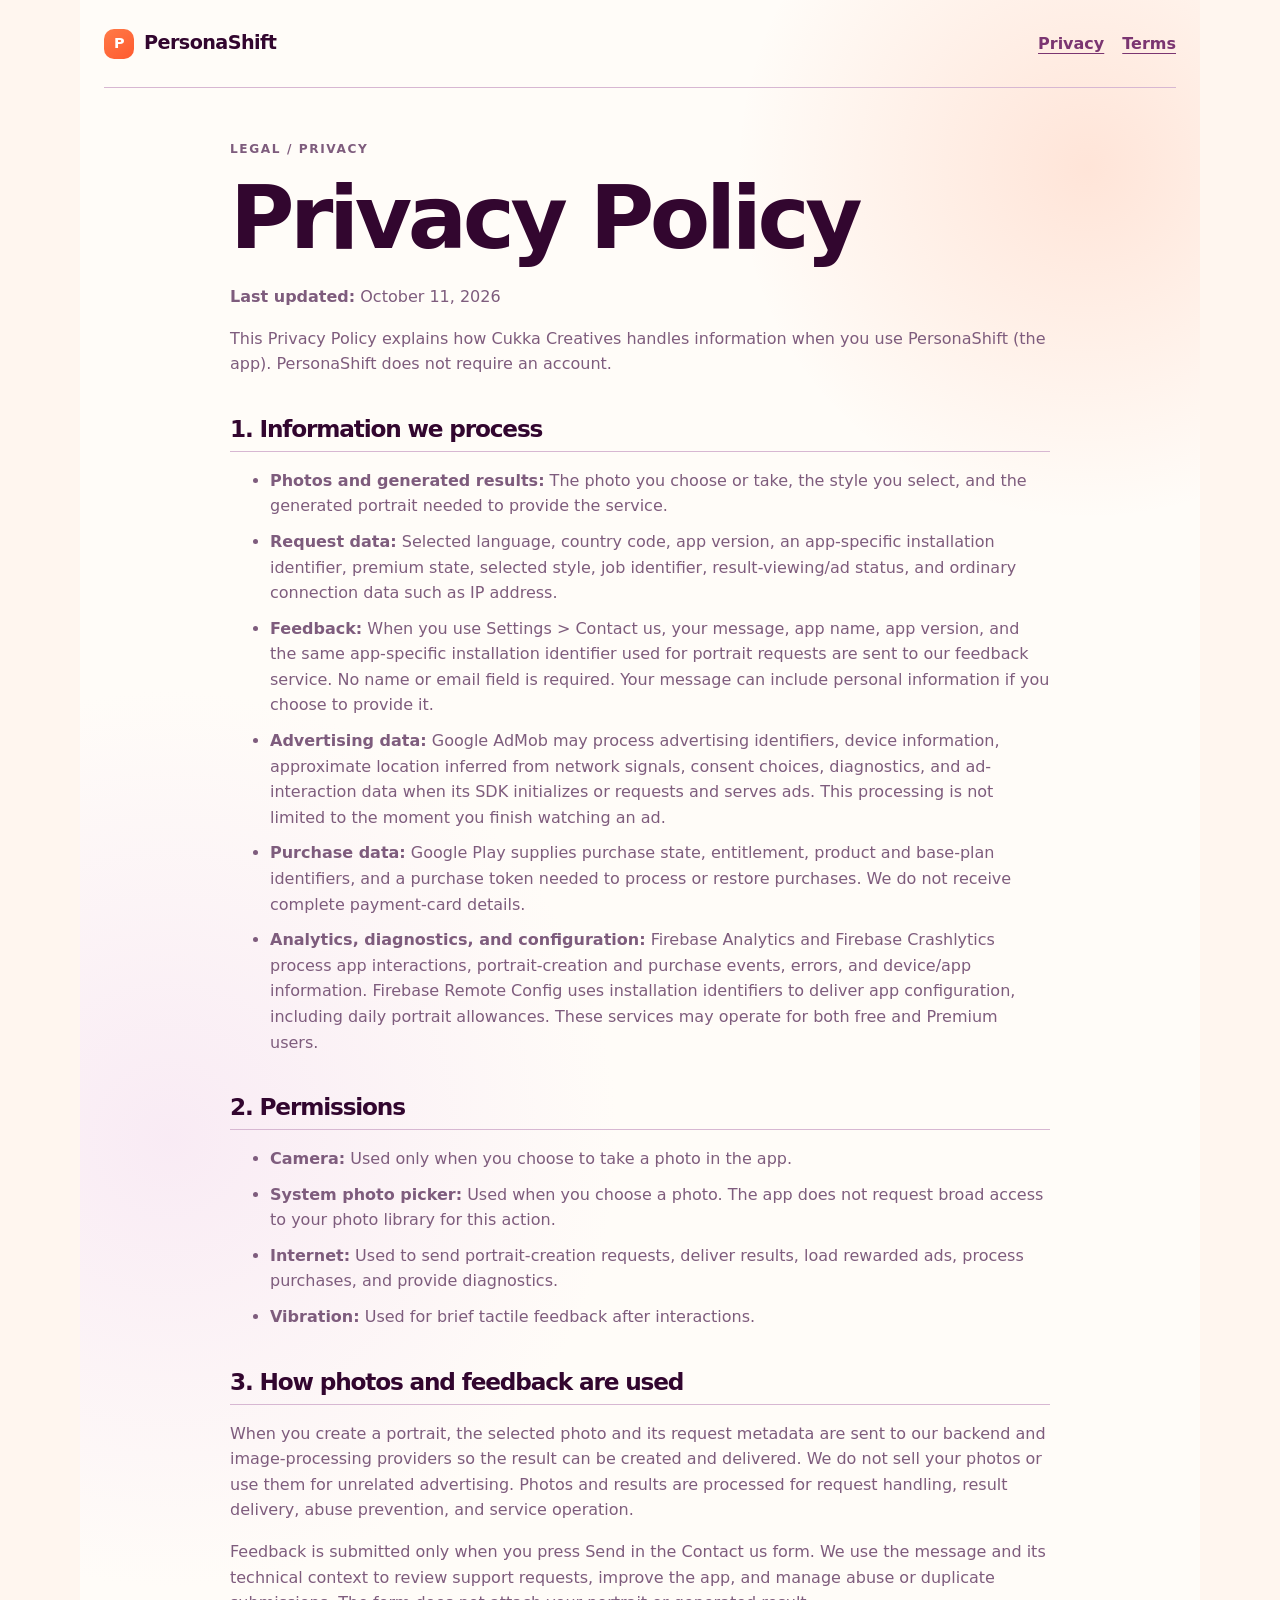
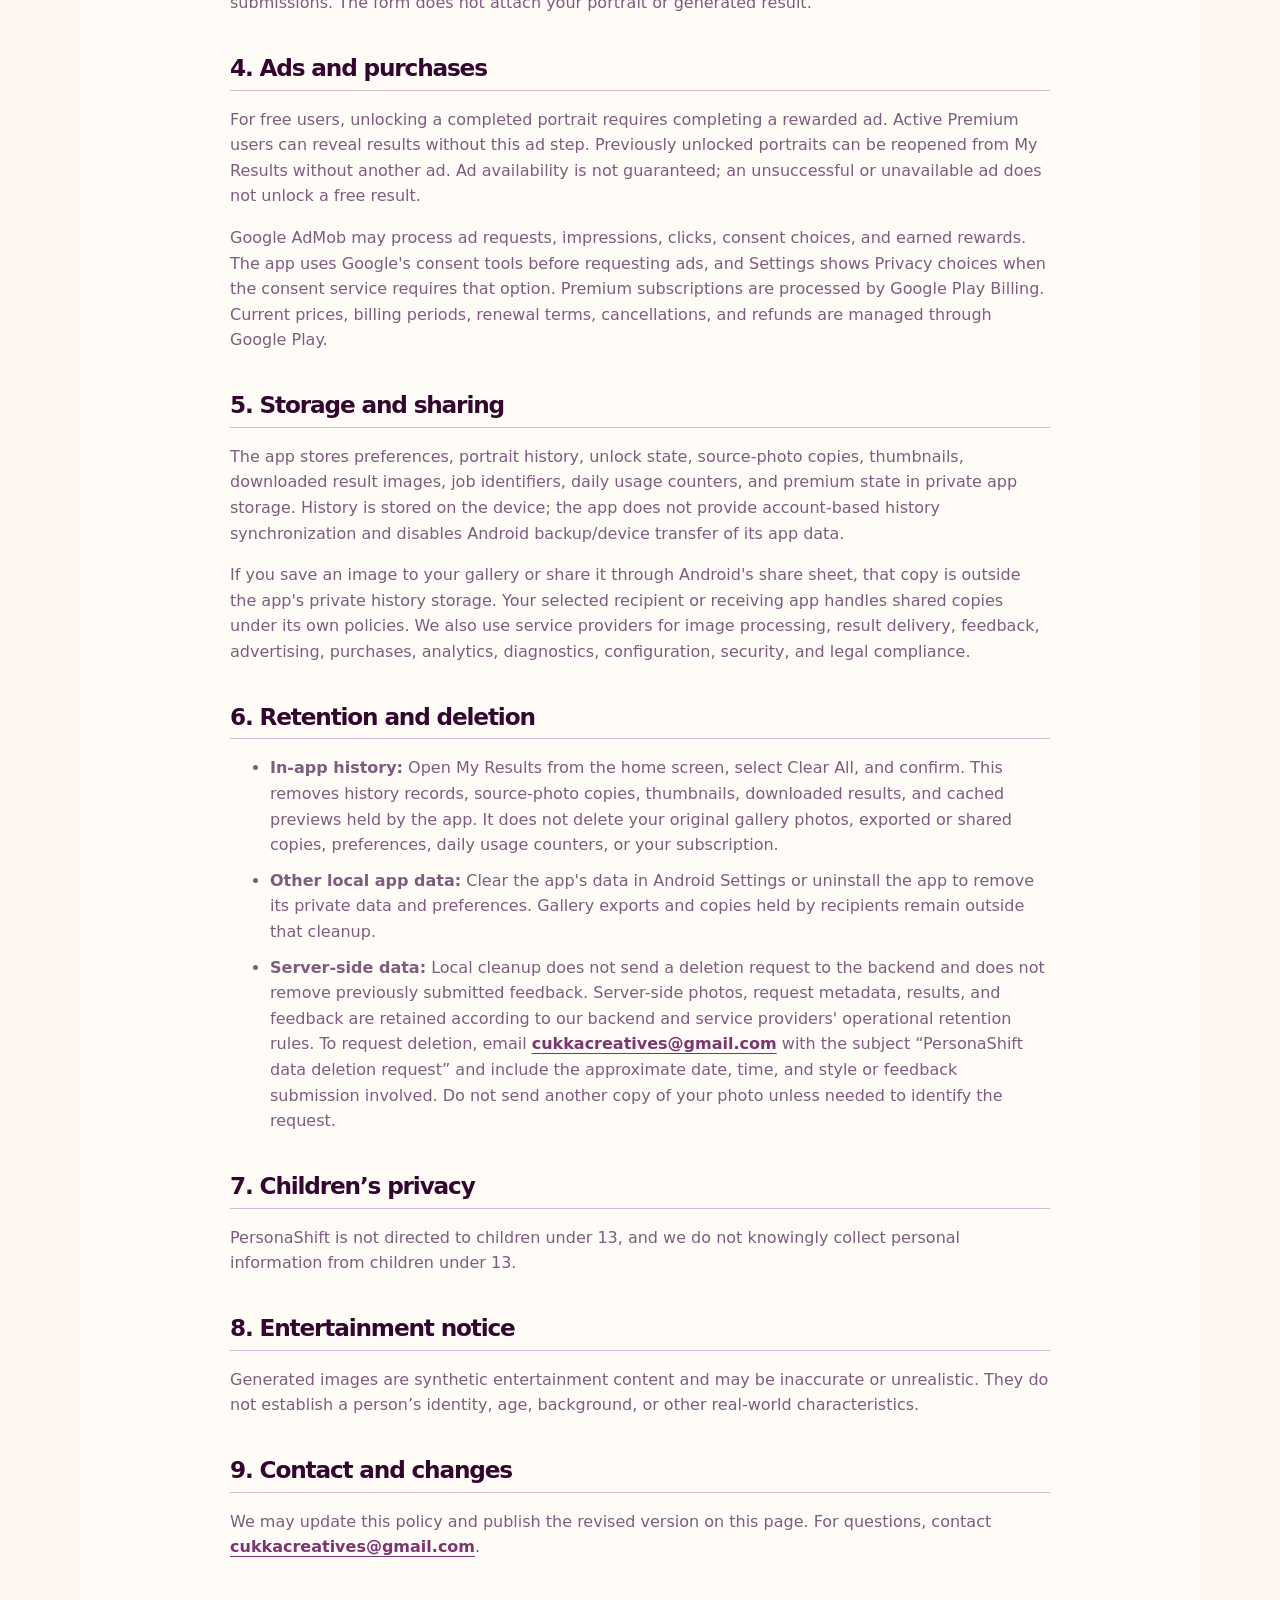
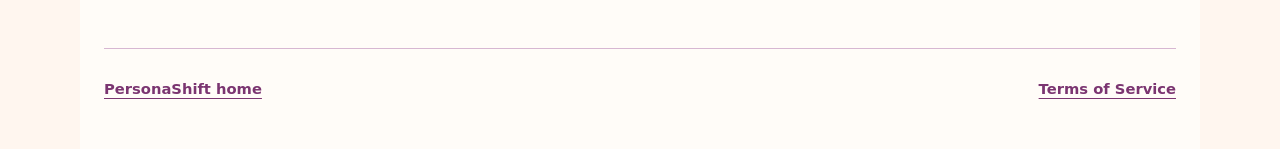
==== commit 5610c7b6: "Add files via upload" ====
--- a/privacy-policy.html
+++ b/privacy-policy.html
@@ -1,6 +1,6 @@
 <!doctype html>
 <html lang="en"><head><meta charset="utf-8" /><meta name="viewport" content="width=device-width, initial-scale=1" /><meta name="description" content="PersonaShift privacy policy." /><title>PersonaShift — Privacy Policy</title><link rel="stylesheet" href="./styles.css" /></head><body>
-<header class="site-header"><a class="brand" href="./" aria-label="PersonaShift home"><span class="brand-mark" aria-hidden="true">P</span>PersonaShift</a><nav aria-label="Legal"><a aria-current="page" href="./privacy-policy.html">Privacy</a><a href="./terms-of-use.html">Terms</a></nav></header>
+<header class="site-header"><a class="brand" href="./" aria-label="PersonaShift home"><span class="brand-mark" aria-hidden="true">P</span>PersonaShift</a><nav aria-label="Legal"><a aria-current="page" href="./privacy-policy.html">Privacy</a><a href="./terms-of-service.html">Terms</a></nav></header>
 <main class="legal"><p class="eyebrow">LEGAL / PRIVACY</p><h1>Privacy Policy</h1><p><strong>Last updated:</strong> October 11, 2026</p><p>This Privacy Policy explains how Cukka Creatives handles information when you use PersonaShift (the app). PersonaShift does not require an account.</p>
 <h2>1. Information we process</h2>
 <ul>
@@ -24,4 +24,4 @@
 <h2>7. Children’s privacy</h2><p>PersonaShift is not directed to children under 13, and we do not knowingly collect personal information from children under 13.</p>
 <h2>8. Entertainment notice</h2><p>Generated images are synthetic entertainment content and may be inaccurate or unrealistic. They do not establish a person’s identity, age, background, or other real-world characteristics.</p>
 <h2>9. Contact and changes</h2><p>We may update this policy and publish the revised version on this page. For questions, contact <a href="mailto:cukkacreatives@gmail.com">cukkacreatives@gmail.com</a>.</p></main>
-<footer><a href="./">PersonaShift home</a><a href="./terms-of-use.html">Terms of Use</a></footer></body></html>
+<footer><a href="./">PersonaShift home</a><a href="./terms-of-service.html">Terms of Service</a></footer></body></html>
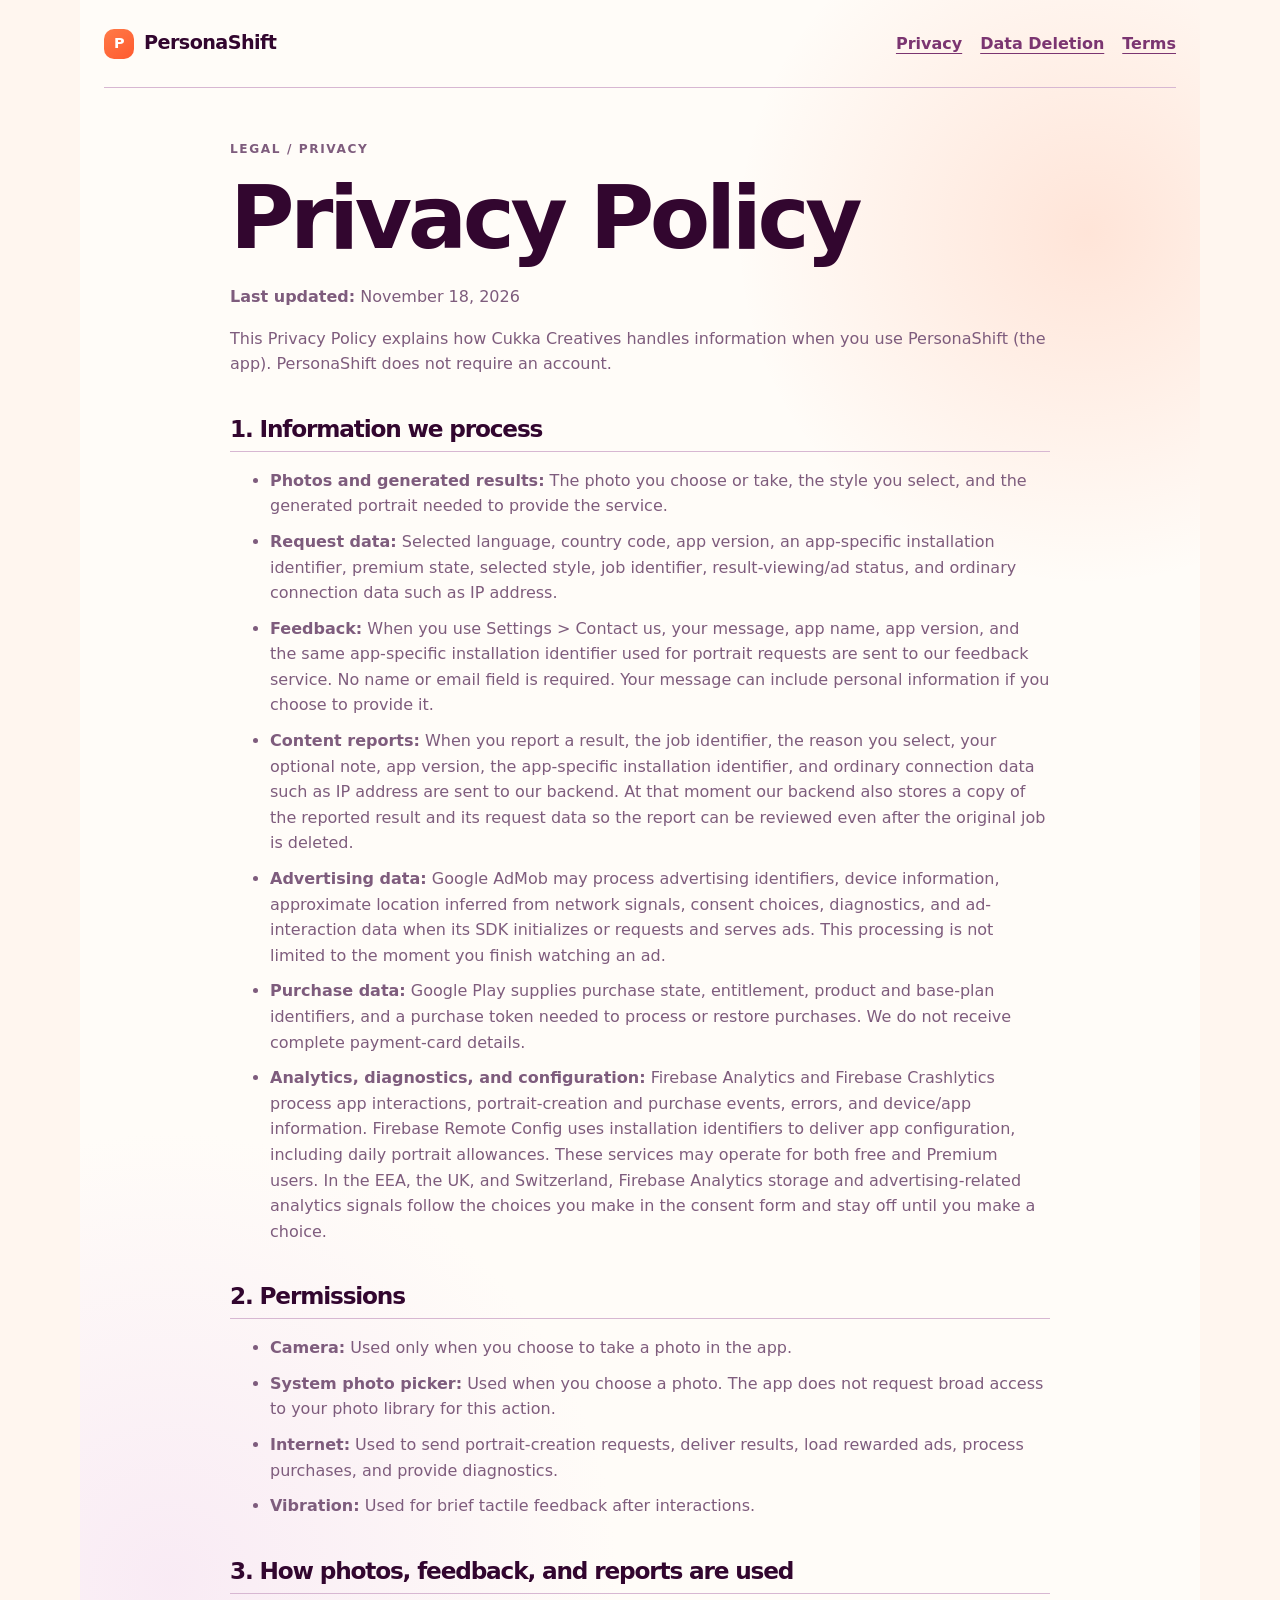
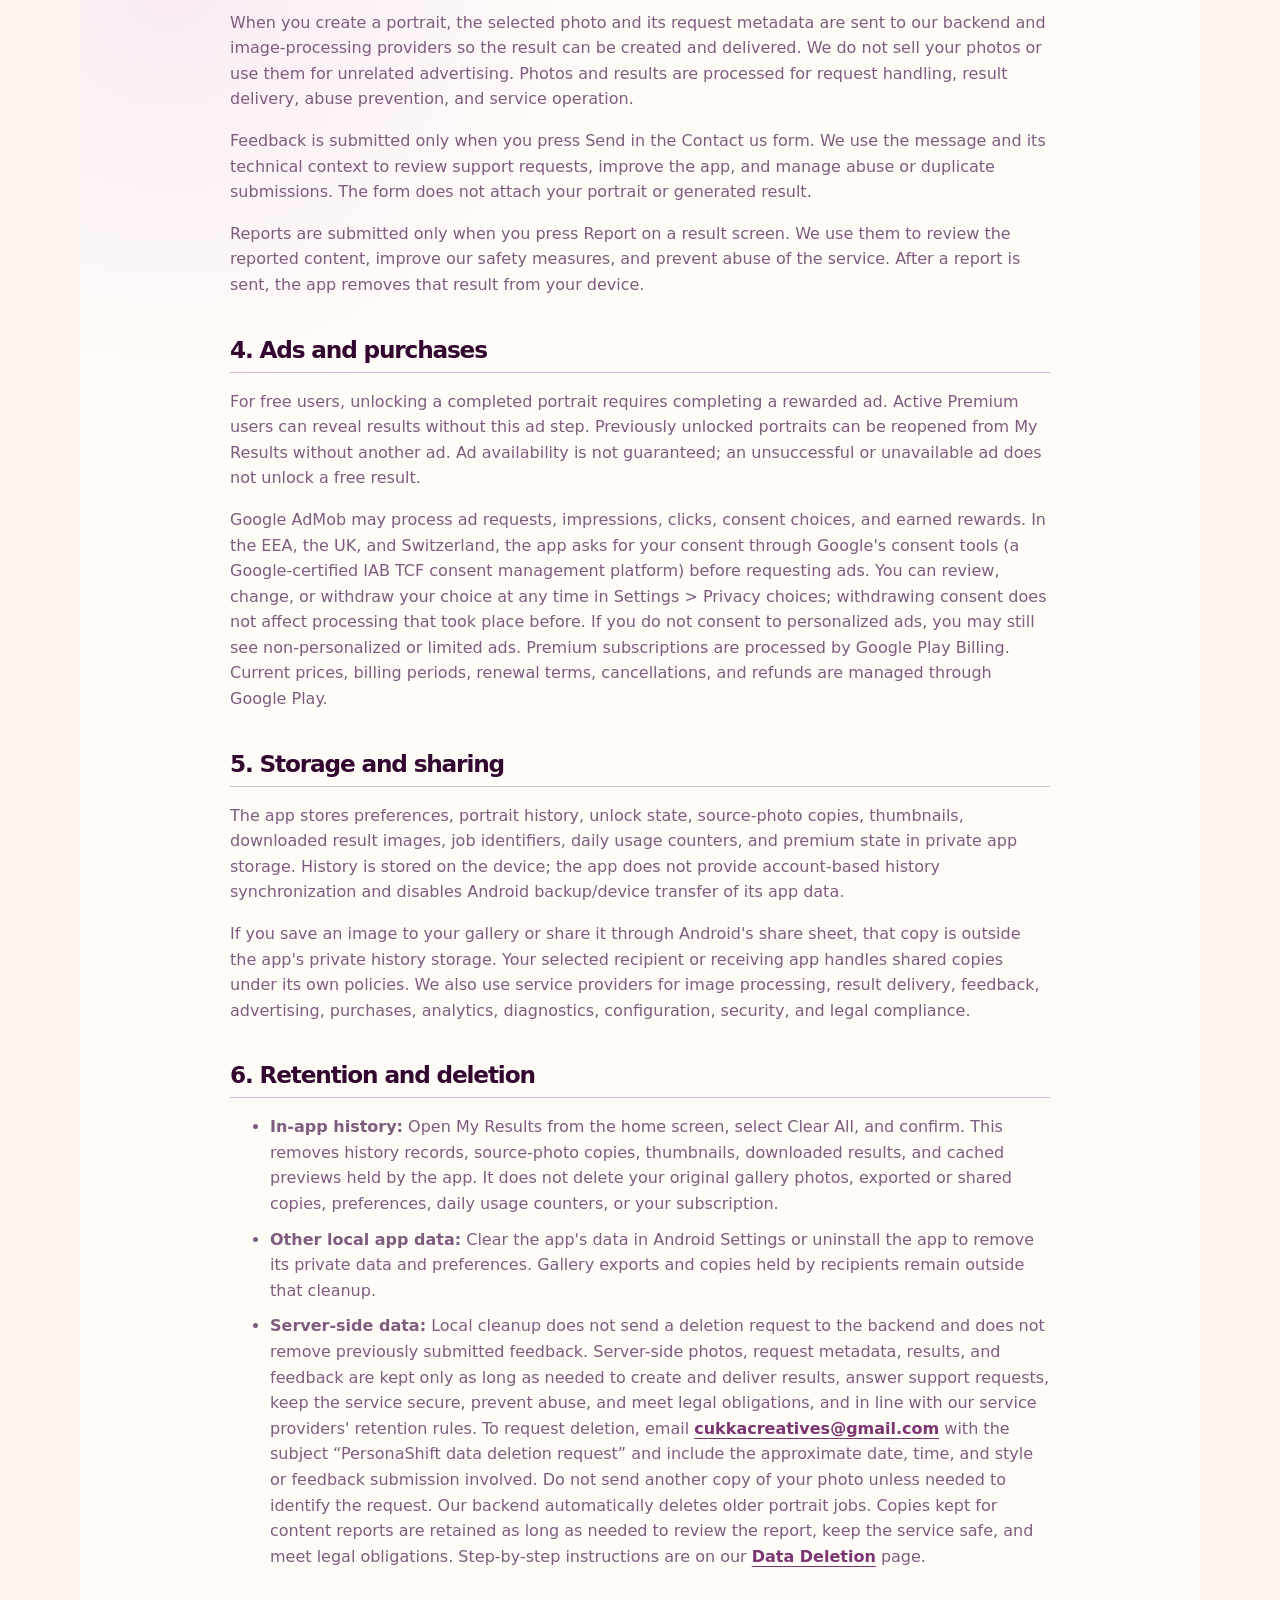
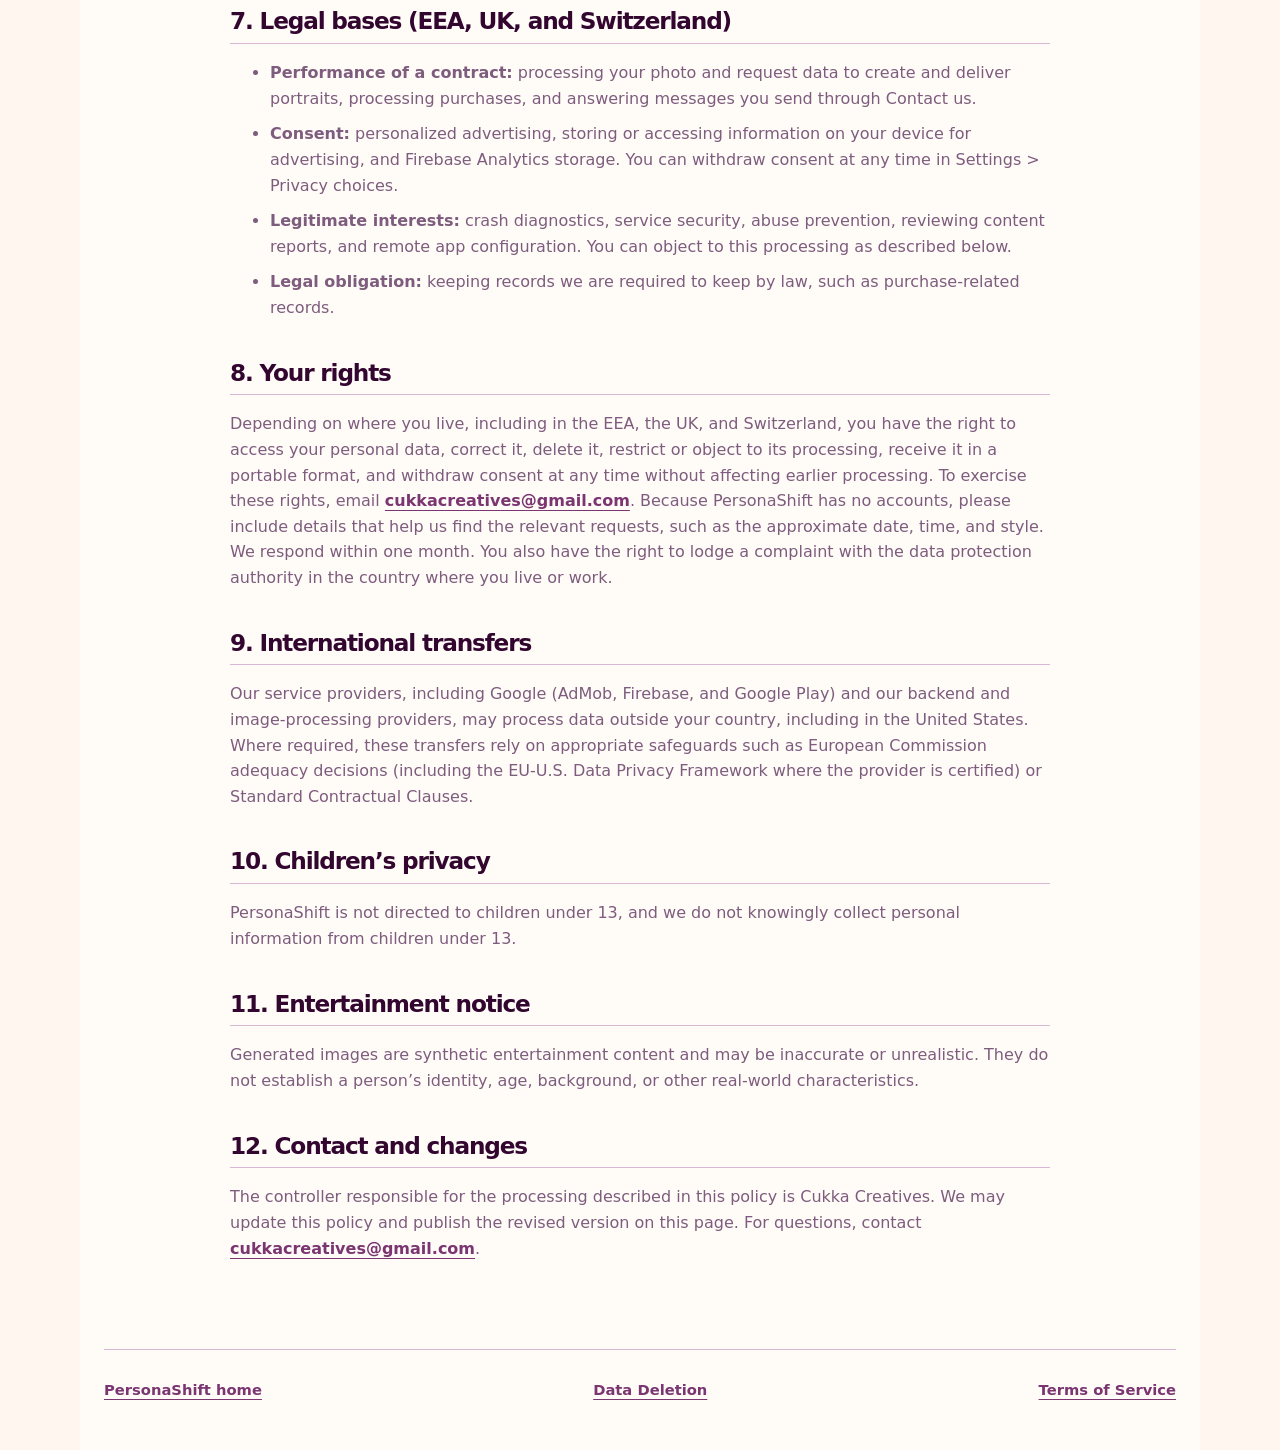
==== commit 0e009873: "Add files via upload" ====
--- a/privacy-policy.html
+++ b/privacy-policy.html
@@ -1,27 +1,31 @@
-<!doctype html>
-<html lang="en"><head><meta charset="utf-8" /><meta name="viewport" content="width=device-width, initial-scale=1" /><meta name="description" content="PersonaShift privacy policy." /><title>PersonaShift — Privacy Policy</title><link rel="stylesheet" href="./styles.css" /></head><body>
-<header class="site-header"><a class="brand" href="./" aria-label="PersonaShift home"><span class="brand-mark" aria-hidden="true">P</span>PersonaShift</a><nav aria-label="Legal"><a aria-current="page" href="./privacy-policy.html">Privacy</a><a href="./terms-of-service.html">Terms</a></nav></header>
-<main class="legal"><p class="eyebrow">LEGAL / PRIVACY</p><h1>Privacy Policy</h1><p><strong>Last updated:</strong> October 11, 2026</p><p>This Privacy Policy explains how Cukka Creatives handles information when you use PersonaShift (the app). PersonaShift does not require an account.</p>
-<h2>1. Information we process</h2>
-<ul>
-  <li><strong>Photos and generated results:</strong> The photo you choose or take, the style you select, and the generated portrait needed to provide the service.</li>
-  <li><strong>Request data:</strong> Selected language, country code, app version, an app-specific installation identifier, premium state, selected style, job identifier, result-viewing/ad status, and ordinary connection data such as IP address.</li>
-  <li><strong>Feedback:</strong> When you use Settings &gt; Contact us, your message, app name, app version, and the same app-specific installation identifier used for portrait requests are sent to our feedback service. No name or email field is required. Your message can include personal information if you choose to provide it.</li>
-  <li><strong>Advertising data:</strong> Google AdMob may process advertising identifiers, device information, approximate location inferred from network signals, consent choices, diagnostics, and ad-interaction data when its SDK initializes or requests and serves ads. This processing is not limited to the moment you finish watching an ad.</li>
-  <li><strong>Purchase data:</strong> Google Play supplies purchase state, entitlement, product and base-plan identifiers, and a purchase token needed to process or restore purchases. We do not receive complete payment-card details.</li>
-  <li><strong>Analytics, diagnostics, and configuration:</strong> Firebase Analytics and Firebase Crashlytics process app interactions, portrait-creation and purchase events, errors, and device/app information. Firebase Remote Config uses installation identifiers to deliver app configuration, including daily portrait allowances. These services may operate for both free and Premium users.</li>
-</ul>
-<h2>2. Permissions</h2><ul><li><strong>Camera:</strong> Used only when you choose to take a photo in the app.</li><li><strong>System photo picker:</strong> Used when you choose a photo. The app does not request broad access to your photo library for this action.</li><li><strong>Internet:</strong> Used to send portrait-creation requests, deliver results, load rewarded ads, process purchases, and provide diagnostics.</li><li><strong>Vibration:</strong> Used for brief tactile feedback after interactions.</li></ul>
-<h2>3. How photos and feedback are used</h2><p>When you create a portrait, the selected photo and its request metadata are sent to our backend and image-processing providers so the result can be created and delivered. We do not sell your photos or use them for unrelated advertising. Photos and results are processed for request handling, result delivery, abuse prevention, and service operation.</p><p>Feedback is submitted only when you press Send in the Contact us form. We use the message and its technical context to review support requests, improve the app, and manage abuse or duplicate submissions. The form does not attach your portrait or generated result.</p>
-<h2>4. Ads and purchases</h2><p>For free users, unlocking a completed portrait requires completing a rewarded ad. Active Premium users can reveal results without this ad step. Previously unlocked portraits can be reopened from My Results without another ad. Ad availability is not guaranteed; an unsuccessful or unavailable ad does not unlock a free result.</p><p>Google AdMob may process ad requests, impressions, clicks, consent choices, and earned rewards. The app uses Google's consent tools before requesting ads, and Settings shows Privacy choices when the consent service requires that option. Premium subscriptions are processed by Google Play Billing. Current prices, billing periods, renewal terms, cancellations, and refunds are managed through Google Play.</p>
-<h2>5. Storage and sharing</h2><p>The app stores preferences, portrait history, unlock state, source-photo copies, thumbnails, downloaded result images, job identifiers, daily usage counters, and premium state in private app storage. History is stored on the device; the app does not provide account-based history synchronization and disables Android backup/device transfer of its app data.</p><p>If you save an image to your gallery or share it through Android's share sheet, that copy is outside the app's private history storage. Your selected recipient or receiving app handles shared copies under its own policies. We also use service providers for image processing, result delivery, feedback, advertising, purchases, analytics, diagnostics, configuration, security, and legal compliance.</p>
-<h2>6. Retention and deletion</h2>
-<ul>
-  <li><strong>In-app history:</strong> Open My Results from the home screen, select Clear All, and confirm. This removes history records, source-photo copies, thumbnails, downloaded results, and cached previews held by the app. It does not delete your original gallery photos, exported or shared copies, preferences, daily usage counters, or your subscription.</li>
-  <li><strong>Other local app data:</strong> Clear the app's data in Android Settings or uninstall the app to remove its private data and preferences. Gallery exports and copies held by recipients remain outside that cleanup.</li>
-  <li><strong>Server-side data:</strong> Local cleanup does not send a deletion request to the backend and does not remove previously submitted feedback. Server-side photos, request metadata, results, and feedback are retained according to our backend and service providers' operational retention rules. To request deletion, email <a href="mailto:cukkacreatives@gmail.com">cukkacreatives@gmail.com</a> with the subject “PersonaShift data deletion request” and include the approximate date, time, and style or feedback submission involved. Do not send another copy of your photo unless needed to identify the request.</li>
-</ul>
-<h2>7. Children’s privacy</h2><p>PersonaShift is not directed to children under 13, and we do not knowingly collect personal information from children under 13.</p>
-<h2>8. Entertainment notice</h2><p>Generated images are synthetic entertainment content and may be inaccurate or unrealistic. They do not establish a person’s identity, age, background, or other real-world characteristics.</p>
-<h2>9. Contact and changes</h2><p>We may update this policy and publish the revised version on this page. For questions, contact <a href="mailto:cukkacreatives@gmail.com">cukkacreatives@gmail.com</a>.</p></main>
-<footer><a href="./">PersonaShift home</a><a href="./terms-of-service.html">Terms of Service</a></footer></body></html>
+<!doctype html>
+<html lang="en"><head><meta charset="utf-8" /><meta name="viewport" content="width=device-width, initial-scale=1" /><meta name="description" content="PersonaShift privacy policy." /><title>PersonaShift — Privacy Policy</title><link rel="stylesheet" href="./styles.css" /></head><body>
+<header class="site-header"><a class="brand" href="./" aria-label="PersonaShift home"><span class="brand-mark" aria-hidden="true">P</span>PersonaShift</a><nav aria-label="Legal"><a aria-current="page" href="./privacy-policy.html">Privacy</a><a href="./data-deletion.html">Data Deletion</a><a href="./terms-of-service.html">Terms</a></nav></header>
+<main class="legal"><p class="eyebrow">LEGAL / PRIVACY</p><h1>Privacy Policy</h1><p><strong>Last updated:</strong> November 18, 2026</p><p>This Privacy Policy explains how Cukka Creatives handles information when you use PersonaShift (the app). PersonaShift does not require an account.</p>
+<h2>1. Information we process</h2>
+<ul>
+  <li><strong>Photos and generated results:</strong> The photo you choose or take, the style you select, and the generated portrait needed to provide the service.</li>
+  <li><strong>Request data:</strong> Selected language, country code, app version, an app-specific installation identifier, premium state, selected style, job identifier, result-viewing/ad status, and ordinary connection data such as IP address.</li>
+  <li><strong>Feedback:</strong> When you use Settings &gt; Contact us, your message, app name, app version, and the same app-specific installation identifier used for portrait requests are sent to our feedback service. No name or email field is required. Your message can include personal information if you choose to provide it.</li>
+  <li><strong>Content reports:</strong> When you report a result, the job identifier, the reason you select, your optional note, app version, the app-specific installation identifier, and ordinary connection data such as IP address are sent to our backend. At that moment our backend also stores a copy of the reported result and its request data so the report can be reviewed even after the original job is deleted.</li>
+  <li><strong>Advertising data:</strong> Google AdMob may process advertising identifiers, device information, approximate location inferred from network signals, consent choices, diagnostics, and ad-interaction data when its SDK initializes or requests and serves ads. This processing is not limited to the moment you finish watching an ad.</li>
+  <li><strong>Purchase data:</strong> Google Play supplies purchase state, entitlement, product and base-plan identifiers, and a purchase token needed to process or restore purchases. We do not receive complete payment-card details.</li>
+  <li><strong>Analytics, diagnostics, and configuration:</strong> Firebase Analytics and Firebase Crashlytics process app interactions, portrait-creation and purchase events, errors, and device/app information. Firebase Remote Config uses installation identifiers to deliver app configuration, including daily portrait allowances. These services may operate for both free and Premium users. In the EEA, the UK, and Switzerland, Firebase Analytics storage and advertising-related analytics signals follow the choices you make in the consent form and stay off until you make a choice.</li>
+</ul>
+<h2>2. Permissions</h2><ul><li><strong>Camera:</strong> Used only when you choose to take a photo in the app.</li><li><strong>System photo picker:</strong> Used when you choose a photo. The app does not request broad access to your photo library for this action.</li><li><strong>Internet:</strong> Used to send portrait-creation requests, deliver results, load rewarded ads, process purchases, and provide diagnostics.</li><li><strong>Vibration:</strong> Used for brief tactile feedback after interactions.</li></ul>
+<h2>3. How photos, feedback, and reports are used</h2><p>When you create a portrait, the selected photo and its request metadata are sent to our backend and image-processing providers so the result can be created and delivered. We do not sell your photos or use them for unrelated advertising. Photos and results are processed for request handling, result delivery, abuse prevention, and service operation.</p><p>Feedback is submitted only when you press Send in the Contact us form. We use the message and its technical context to review support requests, improve the app, and manage abuse or duplicate submissions. The form does not attach your portrait or generated result.</p><p>Reports are submitted only when you press Report on a result screen. We use them to review the reported content, improve our safety measures, and prevent abuse of the service. After a report is sent, the app removes that result from your device.</p>
+<h2>4. Ads and purchases</h2><p>For free users, unlocking a completed portrait requires completing a rewarded ad. Active Premium users can reveal results without this ad step. Previously unlocked portraits can be reopened from My Results without another ad. Ad availability is not guaranteed; an unsuccessful or unavailable ad does not unlock a free result.</p><p>Google AdMob may process ad requests, impressions, clicks, consent choices, and earned rewards. In the EEA, the UK, and Switzerland, the app asks for your consent through Google's consent tools (a Google-certified IAB TCF consent management platform) before requesting ads. You can review, change, or withdraw your choice at any time in Settings &gt; Privacy choices; withdrawing consent does not affect processing that took place before. If you do not consent to personalized ads, you may still see non-personalized or limited ads. Premium subscriptions are processed by Google Play Billing. Current prices, billing periods, renewal terms, cancellations, and refunds are managed through Google Play.</p>
+<h2>5. Storage and sharing</h2><p>The app stores preferences, portrait history, unlock state, source-photo copies, thumbnails, downloaded result images, job identifiers, daily usage counters, and premium state in private app storage. History is stored on the device; the app does not provide account-based history synchronization and disables Android backup/device transfer of its app data.</p><p>If you save an image to your gallery or share it through Android's share sheet, that copy is outside the app's private history storage. Your selected recipient or receiving app handles shared copies under its own policies. We also use service providers for image processing, result delivery, feedback, advertising, purchases, analytics, diagnostics, configuration, security, and legal compliance.</p>
+<h2>6. Retention and deletion</h2>
+<ul>
+  <li><strong>In-app history:</strong> Open My Results from the home screen, select Clear All, and confirm. This removes history records, source-photo copies, thumbnails, downloaded results, and cached previews held by the app. It does not delete your original gallery photos, exported or shared copies, preferences, daily usage counters, or your subscription.</li>
+  <li><strong>Other local app data:</strong> Clear the app's data in Android Settings or uninstall the app to remove its private data and preferences. Gallery exports and copies held by recipients remain outside that cleanup.</li>
+  <li><strong>Server-side data:</strong> Local cleanup does not send a deletion request to the backend and does not remove previously submitted feedback. Server-side photos, request metadata, results, and feedback are kept only as long as needed to create and deliver results, answer support requests, keep the service secure, prevent abuse, and meet legal obligations, and in line with our service providers' retention rules. To request deletion, email <a href="mailto:cukkacreatives@gmail.com">cukkacreatives@gmail.com</a> with the subject “PersonaShift data deletion request” and include the approximate date, time, and style or feedback submission involved. Do not send another copy of your photo unless needed to identify the request. Our backend automatically deletes older portrait jobs. Copies kept for content reports are retained as long as needed to review the report, keep the service safe, and meet legal obligations. Step-by-step instructions are on our <a href="./data-deletion.html">Data Deletion</a> page.</li>
+</ul>
+<h2>7. Legal bases (EEA, UK, and Switzerland)</h2><ul><li><strong>Performance of a contract:</strong> processing your photo and request data to create and deliver portraits, processing purchases, and answering messages you send through Contact us.</li><li><strong>Consent:</strong> personalized advertising, storing or accessing information on your device for advertising, and Firebase Analytics storage. You can withdraw consent at any time in Settings &gt; Privacy choices.</li><li><strong>Legitimate interests:</strong> crash diagnostics, service security, abuse prevention, reviewing content reports, and remote app configuration. You can object to this processing as described below.</li><li><strong>Legal obligation:</strong> keeping records we are required to keep by law, such as purchase-related records.</li></ul>
+<h2>8. Your rights</h2><p>Depending on where you live, including in the EEA, the UK, and Switzerland, you have the right to access your personal data, correct it, delete it, restrict or object to its processing, receive it in a portable format, and withdraw consent at any time without affecting earlier processing. To exercise these rights, email <a href="mailto:cukkacreatives@gmail.com">cukkacreatives@gmail.com</a>. Because PersonaShift has no accounts, please include details that help us find the relevant requests, such as the approximate date, time, and style. We respond within one month. You also have the right to lodge a complaint with the data protection authority in the country where you live or work.</p>
+<h2>9. International transfers</h2><p>Our service providers, including Google (AdMob, Firebase, and Google Play) and our backend and image-processing providers, may process data outside your country, including in the United States. Where required, these transfers rely on appropriate safeguards such as European Commission adequacy decisions (including the EU-U.S. Data Privacy Framework where the provider is certified) or Standard Contractual Clauses.</p>
+<h2>10. Children’s privacy</h2><p>PersonaShift is not directed to children under 13, and we do not knowingly collect personal information from children under 13.</p>
+<h2>11. Entertainment notice</h2><p>Generated images are synthetic entertainment content and may be inaccurate or unrealistic. They do not establish a person’s identity, age, background, or other real-world characteristics.</p>
+<h2>12. Contact and changes</h2><p>The controller responsible for the processing described in this policy is Cukka Creatives. We may update this policy and publish the revised version on this page. For questions, contact <a href="mailto:cukkacreatives@gmail.com">cukkacreatives@gmail.com</a>.</p></main>
+<footer><a href="./">PersonaShift home</a><a href="./data-deletion.html">Data Deletion</a><a href="./terms-of-service.html">Terms of Service</a></footer></body></html>
